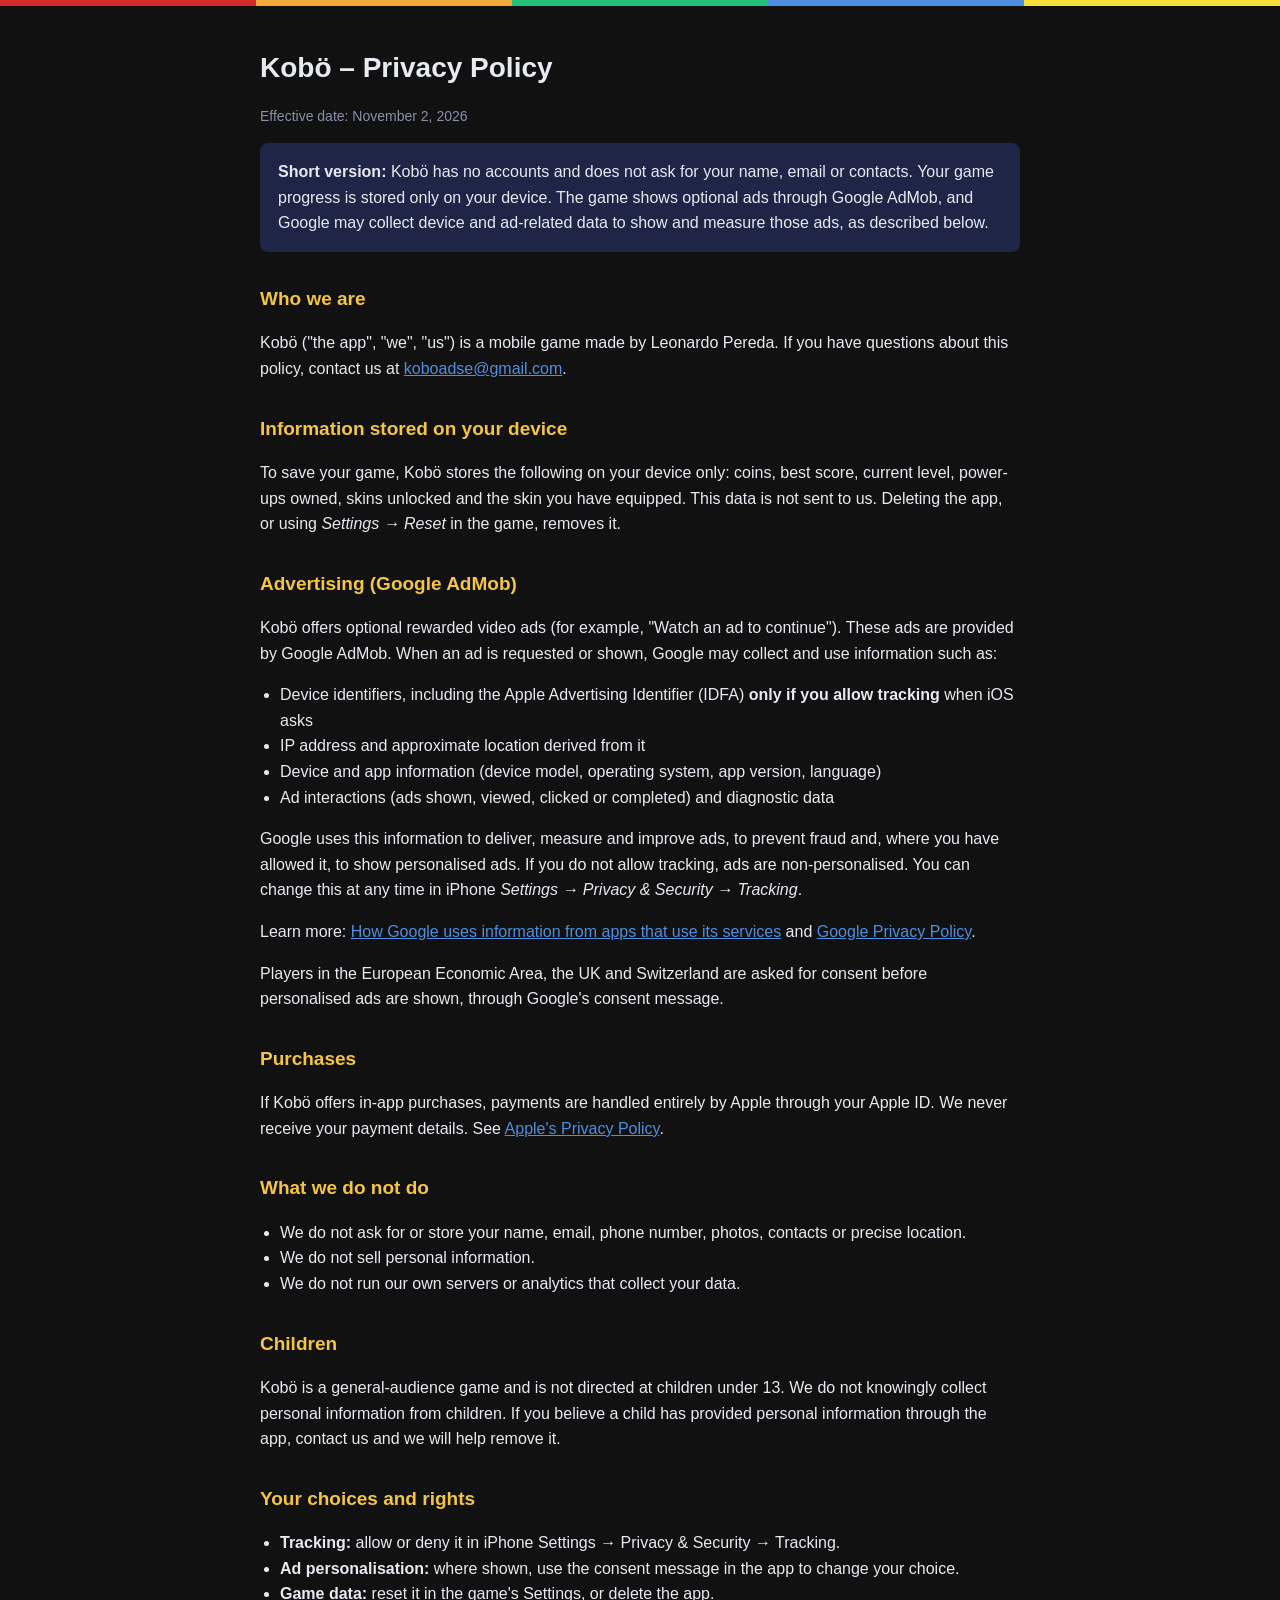
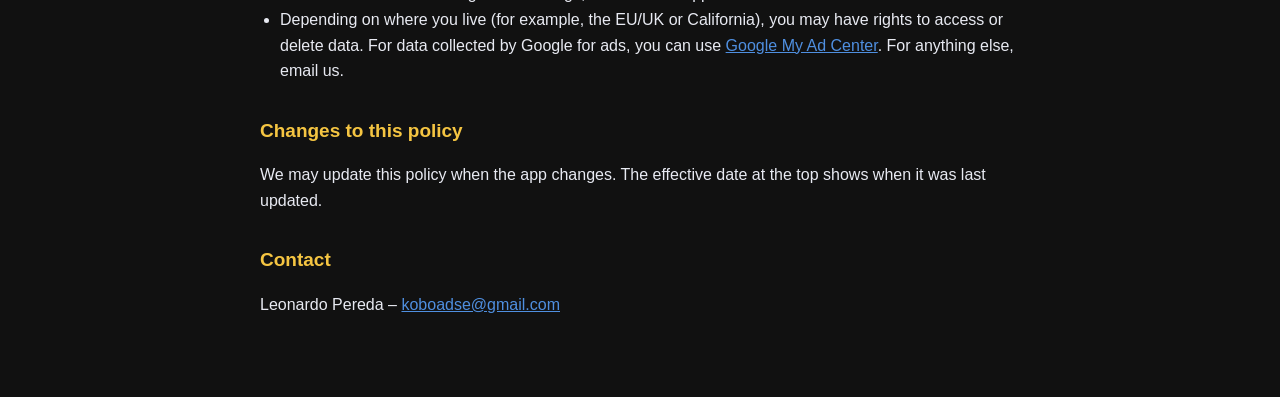
==== index.html @ af5d9ee3 "Add files via upload" ====
<!doctype html>
<html lang="en">
<head>
<meta charset="utf-8">
<meta name="viewport" content="width=device-width, initial-scale=1">
<title>Kobö – Privacy Policy</title>
<style>
  :root { --bg:#111111; --panel:#1E2547; --text:#E8EAF2; --muted:#8A90A8; --gold:#F5C542; --blue:#4F8FE0; }
  body { margin:0; background:var(--bg); color:var(--text); font:16px/1.6 -apple-system, BlinkMacSystemFont, "Segoe UI", Roboto, sans-serif; }
  main { max-width:760px; margin:0 auto; padding:32px 16px 64px; }
  .stripe { height:6px; background:linear-gradient(90deg,#D42A2A 0 20%,#F2A93B 20% 40%,#22C07A 40% 60%,#4F8FE0 60% 80%,#F7E03C 80%); }
  h1 { font-size:28px; margin:8px 0 4px; } h2 { font-size:19px; margin:32px 0 8px; color:var(--gold); }
  .muted { color:var(--muted); font-size:14px; }
  a { color:var(--blue); }
  .card { background:var(--panel); border-radius:8px; padding:16px 18px; margin:16px 0; }
  ul { padding-left:20px; }
</style>
</head>
<body>
<div class="stripe"></div>
<main>
  <h1>Kobö – Privacy Policy</h1>
  <p class="muted">Effective date: November 2, 2026</p>

  <div class="card">
    <strong>Short version:</strong> Kobö has no accounts and does not ask for your name, email or contacts. Your game progress is stored only on your device. The game shows optional ads through Google AdMob, and Google may collect device and ad-related data to show and measure those ads, as described below.
  </div>

  <h2>Who we are</h2>
  <p>Kobö ("the app", "we", "us") is a mobile game made by Leonardo Pereda. If you have questions about this policy, contact us at <a href="mailto:[CONTACT EMAIL]">koboadse@gmail.com</a>.</p>

  <h2>Information stored on your device</h2>
  <p>To save your game, Kobö stores the following on your device only: coins, best score, current level, power-ups owned, skins unlocked and the skin you have equipped. This data is not sent to us. Deleting the app, or using <em>Settings → Reset</em> in the game, removes it.</p>

  <h2>Advertising (Google AdMob)</h2>
  <p>Kobö offers optional rewarded video ads (for example, "Watch an ad to continue"). These ads are provided by Google AdMob. When an ad is requested or shown, Google may collect and use information such as:</p>
  <ul>
    <li>Device identifiers, including the Apple Advertising Identifier (IDFA) <strong>only if you allow tracking</strong> when iOS asks</li>
    <li>IP address and approximate location derived from it</li>
    <li>Device and app information (device model, operating system, app version, language)</li>
    <li>Ad interactions (ads shown, viewed, clicked or completed) and diagnostic data</li>
  </ul>
  <p>Google uses this information to deliver, measure and improve ads, to prevent fraud and, where you have allowed it, to show personalised ads. If you do not allow tracking, ads are non-personalised. You can change this at any time in iPhone <em>Settings → Privacy &amp; Security → Tracking</em>.</p>
  <p>Learn more: <a href="https://policies.google.com/technologies/partner-sites">How Google uses information from apps that use its services</a> and <a href="https://policies.google.com/privacy">Google Privacy Policy</a>.</p>
  <p>Players in the European Economic Area, the UK and Switzerland are asked for consent before personalised ads are shown, through Google's consent message.</p>

  <h2>Purchases</h2>
  <p>If Kobö offers in-app purchases, payments are handled entirely by Apple through your Apple ID. We never receive your payment details. See <a href="https://www.apple.com/legal/privacy/">Apple's Privacy Policy</a>.</p>

  <h2>What we do not do</h2>
  <ul>
    <li>We do not ask for or store your name, email, phone number, photos, contacts or precise location.</li>
    <li>We do not sell personal information.</li>
    <li>We do not run our own servers or analytics that collect your data.</li>
  </ul>

  <h2>Children</h2>
  <p>Kobö is a general-audience game and is not directed at children under 13. We do not knowingly collect personal information from children. If you believe a child has provided personal information through the app, contact us and we will help remove it.</p>

  <h2>Your choices and rights</h2>
  <ul>
    <li><strong>Tracking:</strong> allow or deny it in iPhone Settings → Privacy &amp; Security → Tracking.</li>
    <li><strong>Ad personalisation:</strong> where shown, use the consent message in the app to change your choice.</li>
    <li><strong>Game data:</strong> reset it in the game's Settings, or delete the app.</li>
    <li>Depending on where you live (for example, the EU/UK or California), you may have rights to access or delete data. For data collected by Google for ads, you can use <a href="https://myadcenter.google.com/">Google My Ad Center</a>. For anything else, email us.</li>
  </ul>

  <h2>Changes to this policy</h2>
  <p>We may update this policy when the app changes. The effective date at the top shows when it was last updated.</p>

  <h2>Contact</h2>
  <p>Leonardo Pereda – <a href="mailto:[CONTACT EMAIL]">koboadse@gmail.com</a></p>
</main>
</body>
</html>
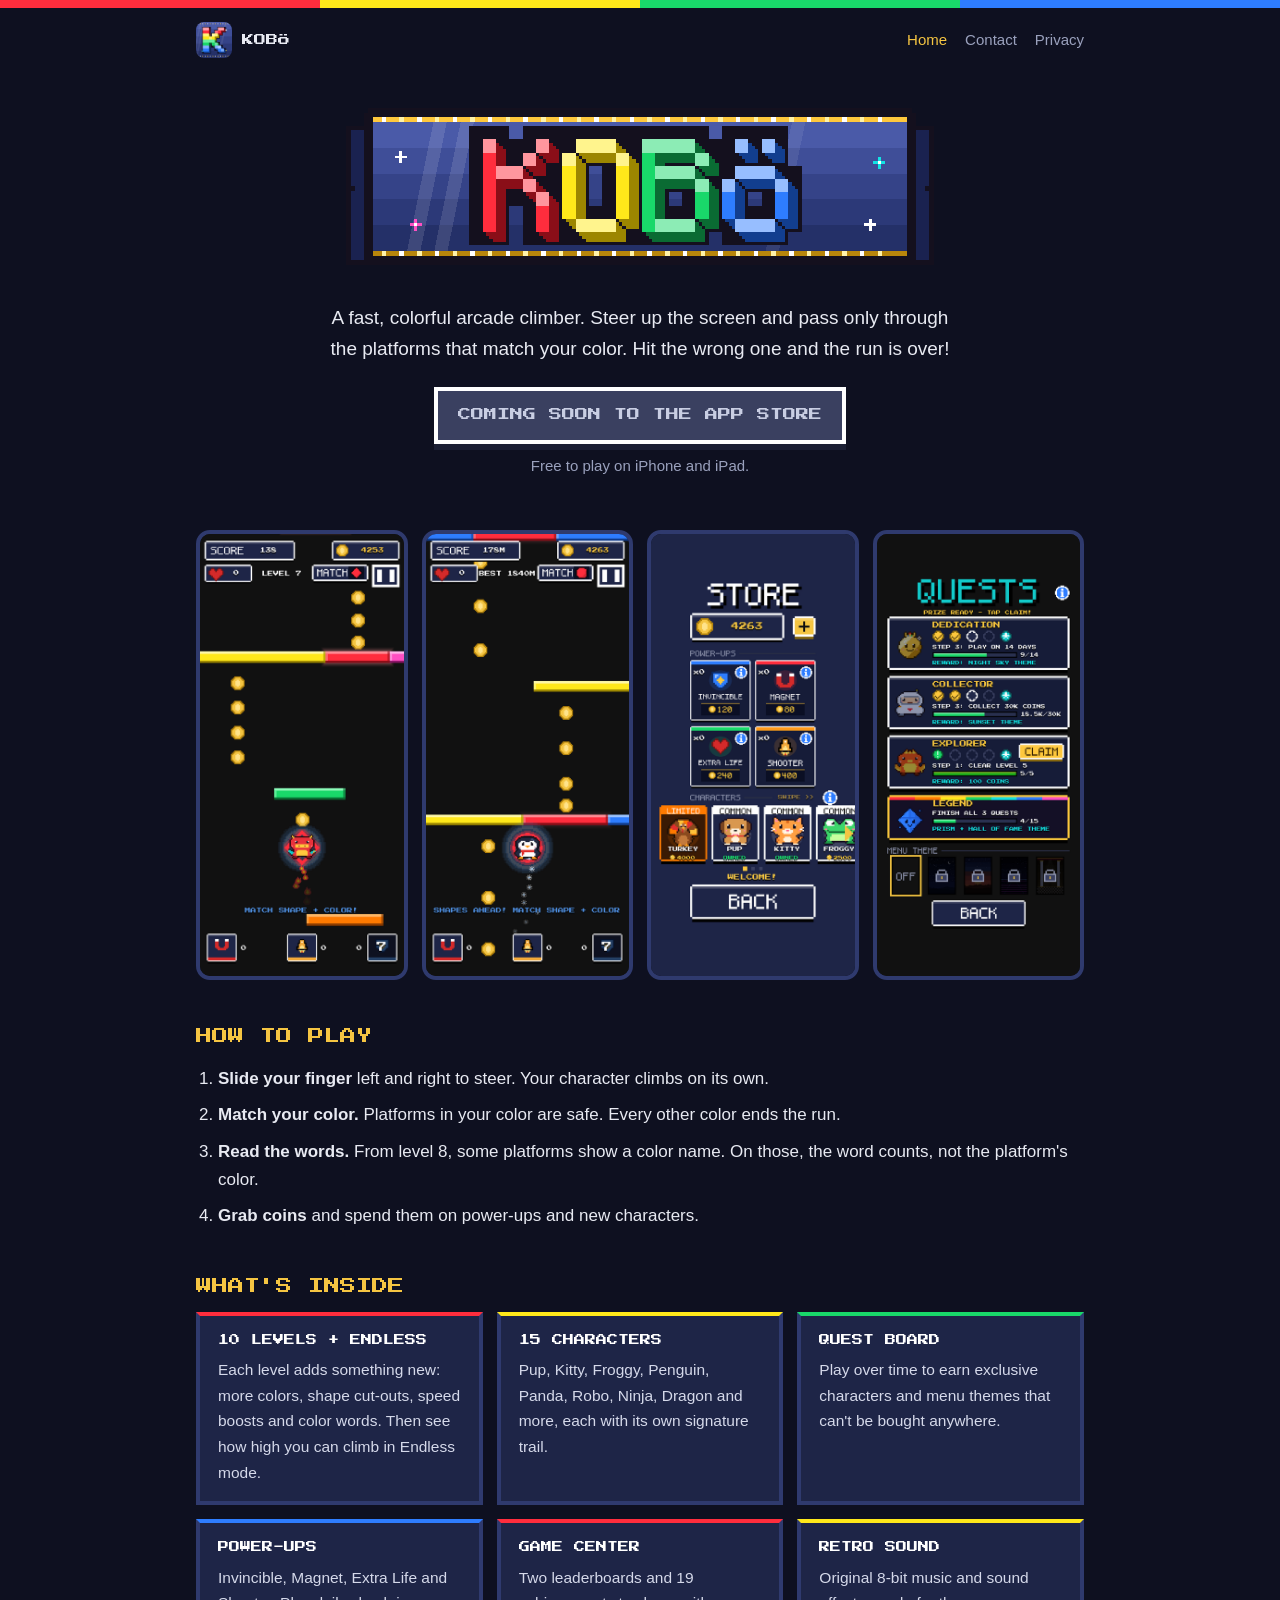
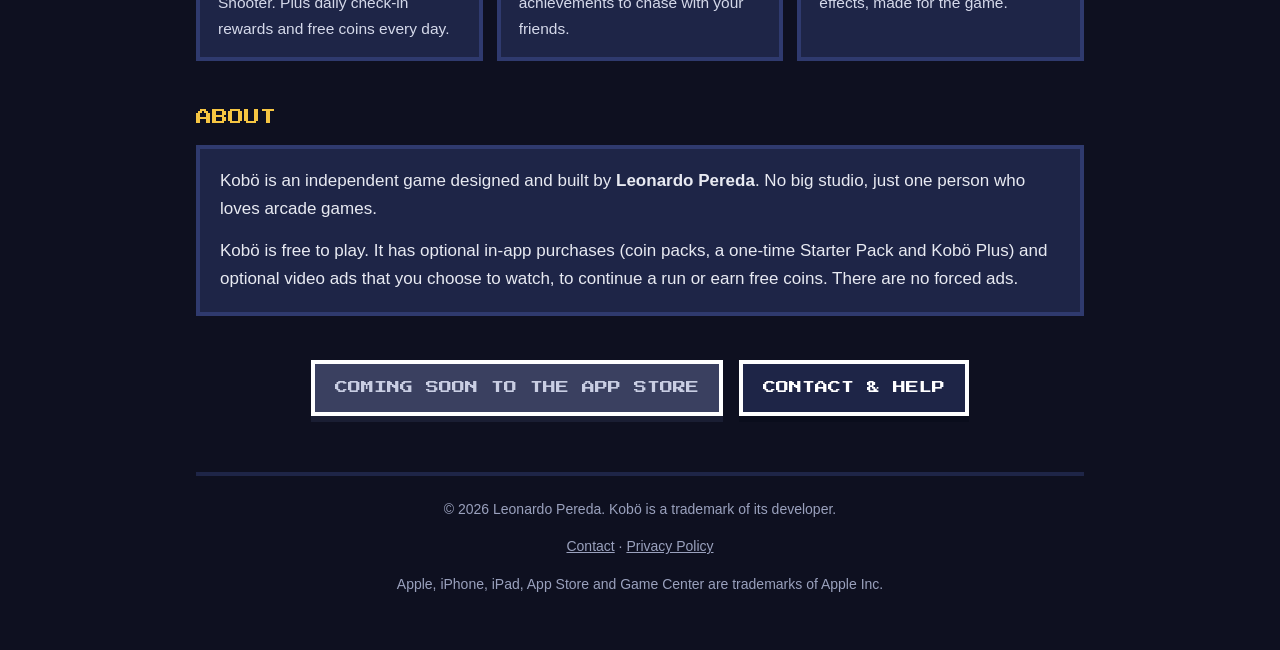
==== commit f8d1f589: "Add files via upload" ====
--- a/index.html
+++ b/index.html
@@ -3,73 +3,82 @@
 <head>
 <meta charset="utf-8">
 <meta name="viewport" content="width=device-width, initial-scale=1">
-<title>Kobö – Privacy Policy</title>
-<style>
-  :root { --bg:#111111; --panel:#1E2547; --text:#E8EAF2; --muted:#8A90A8; --gold:#F5C542; --blue:#4F8FE0; }
-  body { margin:0; background:var(--bg); color:var(--text); font:16px/1.6 -apple-system, BlinkMacSystemFont, "Segoe UI", Roboto, sans-serif; }
-  main { max-width:760px; margin:0 auto; padding:32px 16px 64px; }
-  .stripe { height:6px; background:linear-gradient(90deg,#D42A2A 0 20%,#F2A93B 20% 40%,#22C07A 40% 60%,#4F8FE0 60% 80%,#F7E03C 80%); }
-  h1 { font-size:28px; margin:8px 0 4px; } h2 { font-size:19px; margin:32px 0 8px; color:var(--gold); }
-  .muted { color:var(--muted); font-size:14px; }
-  a { color:var(--blue); }
-  .card { background:var(--panel); border-radius:8px; padding:16px 18px; margin:16px 0; }
-  ul { padding-left:20px; }
-</style>
+<title>Kobö: Match the Color. Keep Climbing</title>
+<meta name="description" content="Kobö is a fast, colorful retro arcade climber for iPhone and iPad. Match your color, dodge the rest, collect characters and climb as high as you can.">
+<meta property="og:title" content="Kobö: Match the Color. Keep Climbing">
+<meta property="og:description" content="A fast, colorful retro arcade climber for iPhone and iPad.">
+<meta property="og:image" content="https://kobogame.github.io/assets/icon-512.png">
+<link rel="icon" href="assets/favicon.png">
+<link rel="apple-touch-icon" href="assets/icon-180.png">
+<link rel="stylesheet" href="site.css">
 </head>
 <body>
 <div class="stripe"></div>
-<main>
-  <h1>Kobö – Privacy Policy</h1>
-  <p class="muted">Effective date: November 2, 2026</p>
+<div class="wrap">
+  <nav>
+    <a class="brand" href="./"><img src="assets/icon-180.png" alt="">KOBÖ</a>
+    <div class="links"><a href="./" aria-current="page">Home</a><a href="contact.html">Contact</a><a href="privacy.html">Privacy</a></div>
+  </nav>
 
-  <div class="card">
-    <strong>Short version:</strong> Kobö has no accounts and does not ask for your name, email or contacts. Your game progress is stored only on your device. The game shows optional ads through Google AdMob, and Google may collect device and ad-related data to show and measure those ads, as described below.
+  <header class="hero">
+    <img class="logo" src="assets/logo.png" width="1240" height="354" alt="Kobö">
+    <p class="tag">A fast, colorful arcade climber. Steer up the screen and pass only through the platforms that match your color. Hit the wrong one and the run is over!</p>
+    <div class="cta">
+      <a class="btn soon" data-appstore>COMING SOON TO THE APP STORE</a>
+    </div>
+    <p class="muted">Free to play on iPhone and iPad.</p>
+  </header>
+
+  <div class="shots">
+    <img src="assets/shot-play.png" width="440" height="956" alt="Kobö gameplay: a ball climbing through colored platforms" loading="lazy">
+    <img src="assets/shot-endless.png" width="440" height="956" alt="Endless mode" loading="lazy">
+    <img src="assets/shot-store.png" width="440" height="956" alt="The Store with collectible characters" loading="lazy">
+    <img src="assets/shot-quests.png" width="440" height="956" alt="The Quest Board" loading="lazy">
   </div>
 
-  <h2>Who we are</h2>
-  <p>Kobö ("the app", "we", "us") is a mobile game made by Leonardo Pereda. If you have questions about this policy, contact us at <a href="mailto:[CONTACT EMAIL]">koboadse@gmail.com</a>.</p>
+  <h2>HOW TO PLAY</h2>
+  <ol class="how">
+    <li><strong>Slide your finger</strong> left and right to steer. Your character climbs on its own.</li>
+    <li><strong>Match your color.</strong> Platforms in your color are safe. Every other color ends the run.</li>
+    <li><strong>Read the words.</strong> From level 8, some platforms show a color name. On those, the word counts, not the platform's color.</li>
+    <li><strong>Grab coins</strong> and spend them on power-ups and new characters.</li>
+  </ol>
 
-  <h2>Information stored on your device</h2>
-  <p>To save your game, Kobö stores the following on your device only: coins, best score, current level, power-ups owned, skins unlocked and the skin you have equipped. This data is not sent to us. Deleting the app, or using <em>Settings → Reset</em> in the game, removes it.</p>
+  <h2>WHAT'S INSIDE</h2>
+  <div class="cards">
+    <div class="card r"><h3>10 LEVELS + ENDLESS</h3><p>Each level adds something new: more colors, shape cut-outs, speed boosts and color words. Then see how high you can climb in Endless mode.</p></div>
+    <div class="card y"><h3>15 CHARACTERS</h3><p>Pup, Kitty, Froggy, Penguin, Panda, Robo, Ninja, Dragon and more, each with its own signature trail.</p></div>
+    <div class="card g"><h3>QUEST BOARD</h3><p>Play over time to earn exclusive characters and menu themes that can't be bought anywhere.</p></div>
+    <div class="card b"><h3>POWER-UPS</h3><p>Invincible, Magnet, Extra Life and Shooter. Plus daily check-in rewards and free coins every day.</p></div>
+    <div class="card r"><h3>GAME CENTER</h3><p>Two leaderboards and 19 achievements to chase with your friends.</p></div>
+    <div class="card y"><h3>RETRO SOUND</h3><p>Original 8-bit music and sound effects, made for the game.</p></div>
+  </div>
 
-  <h2>Advertising (Google AdMob)</h2>
-  <p>Kobö offers optional rewarded video ads (for example, "Watch an ad to continue"). These ads are provided by Google AdMob. When an ad is requested or shown, Google may collect and use information such as:</p>
-  <ul>
-    <li>Device identifiers, including the Apple Advertising Identifier (IDFA) <strong>only if you allow tracking</strong> when iOS asks</li>
-    <li>IP address and approximate location derived from it</li>
-    <li>Device and app information (device model, operating system, app version, language)</li>
-    <li>Ad interactions (ads shown, viewed, clicked or completed) and diagnostic data</li>
-  </ul>
-  <p>Google uses this information to deliver, measure and improve ads, to prevent fraud and, where you have allowed it, to show personalised ads. If you do not allow tracking, ads are non-personalised. You can change this at any time in iPhone <em>Settings → Privacy &amp; Security → Tracking</em>.</p>
-  <p>Learn more: <a href="https://policies.google.com/technologies/partner-sites">How Google uses information from apps that use its services</a> and <a href="https://policies.google.com/privacy">Google Privacy Policy</a>.</p>
-  <p>Players in the European Economic Area, the UK and Switzerland are asked for consent before personalised ads are shown, through Google's consent message.</p>
+  <h2>ABOUT</h2>
+  <div class="panel">
+    <p>Kobö is an independent game designed and built by <strong>Leonardo Pereda</strong>. No big studio, just one person who loves arcade games.</p>
+    <p style="margin:0">Kobö is free to play. It has optional in-app purchases (coin packs, a one-time Starter Pack and Kobö Plus) and optional video ads that you choose to watch, to continue a run or earn free coins. There are no forced ads.</p>
+  </div>
 
-  <h2>Purchases</h2>
-  <p>If Kobö offers in-app purchases, payments are handled entirely by Apple through your Apple ID. We never receive your payment details. See <a href="https://www.apple.com/legal/privacy/">Apple's Privacy Policy</a>.</p>
+  <section data-donate-section hidden>
+    <h2>SUPPORT THE GAME</h2>
+    <div class="panel center">
+      <p>Enjoying Kobö? A small tip helps pay for new levels, characters and music. It's completely optional and doesn't unlock anything in the game.</p>
+      <a class="btn" data-donate href="#" rel="noopener">TIP THE DEVELOPER</a>
+    </div>
+  </section>
 
-  <h2>What we do not do</h2>
-  <ul>
-    <li>We do not ask for or store your name, email, phone number, photos, contacts or precise location.</li>
-    <li>We do not sell personal information.</li>
-    <li>We do not run our own servers or analytics that collect your data.</li>
-  </ul>
+  <div class="cta" style="margin-top:44px">
+    <a class="btn soon" data-appstore>COMING SOON TO THE APP STORE</a>
+    <a class="btn navy" href="contact.html">CONTACT &amp; HELP</a>
+  </div>
 
-  <h2>Children</h2>
-  <p>Kobö is a general-audience game and is not directed at children under 13. We do not knowingly collect personal information from children. If you believe a child has provided personal information through the app, contact us and we will help remove it.</p>
-
-  <h2>Your choices and rights</h2>
-  <ul>
-    <li><strong>Tracking:</strong> allow or deny it in iPhone Settings → Privacy &amp; Security → Tracking.</li>
-    <li><strong>Ad personalisation:</strong> where shown, use the consent message in the app to change your choice.</li>
-    <li><strong>Game data:</strong> reset it in the game's Settings, or delete the app.</li>
-    <li>Depending on where you live (for example, the EU/UK or California), you may have rights to access or delete data. For data collected by Google for ads, you can use <a href="https://myadcenter.google.com/">Google My Ad Center</a>. For anything else, email us.</li>
-  </ul>
-
-  <h2>Changes to this policy</h2>
-  <p>We may update this policy when the app changes. The effective date at the top shows when it was last updated.</p>
-
-  <h2>Contact</h2>
-  <p>Leonardo Pereda – <a href="mailto:[CONTACT EMAIL]">koboadse@gmail.com</a></p>
-</main>
+  <footer>
+    <p>© 2026 Leonardo Pereda. Kobö is a trademark of its developer.</p>
+    <p><a href="contact.html">Contact</a> · <a href="privacy.html">Privacy Policy</a></p>
+    <p>Apple, iPhone, iPad, App Store and Game Center are trademarks of Apple Inc.</p>
+  </footer>
+</div>
+<script src="site.js"></script>
 </body>
 </html>
--- a/site.css
+++ b/site.css
@@ -0,0 +1,49 @@
+/* Kobö website: shared styles. Colours come from the game (navy banner, rainbow letters, gold coins). */
+@font-face { font-family: "Press Start 2P"; src: url("assets/PressStart2P-Regular.ttf") format("truetype"); font-display: swap; }
+:root { --bg:#0E1020; --panel:#1E2547; --panel-edge:#2F3A6E; --text:#E8EAF2; --muted:#9AA1BD; --gold:#F5C542; --gold-dk:#8A6A10;
+        --red:#FF2D3D; --yellow:#FFE81A; --green:#19D86A; --blue:#2E7DFF; --ink:#111111; }
+* { box-sizing: border-box; }
+html { scroll-behavior: smooth; }
+body { margin:0; background:var(--bg); color:var(--text); font:17px/1.65 -apple-system, BlinkMacSystemFont, "Segoe UI", Roboto, Helvetica, Arial, sans-serif; }
+.stripe { height:8px; background:linear-gradient(90deg,var(--red) 0 25%,var(--yellow) 25% 50%,var(--green) 50% 75%,var(--blue) 75%); }
+.wrap { max-width:920px; margin:0 auto; padding:0 16px; }
+nav { display:flex; align-items:center; justify-content:space-between; gap:12px; padding:14px 0; flex-wrap:wrap; }
+nav .brand { display:flex; align-items:center; gap:10px; color:var(--text); text-decoration:none; font:12px "Press Start 2P", monospace; }
+nav .brand img { width:36px; height:36px; border-radius:8px; }
+nav .links { display:flex; gap:18px; flex-wrap:wrap; }
+nav .links a { color:var(--muted); text-decoration:none; font-size:15px; }
+nav .links a:hover, nav .links a[aria-current="page"] { color:var(--gold); }
+h1, h2, .px { font-family:"Press Start 2P", monospace; font-weight:400; line-height:1.5; }
+h1 { font-size:clamp(18px, 4.2vw, 28px); margin:0 0 14px; }
+h2 { font-size:clamp(13px, 3vw, 16px); color:var(--gold); margin:44px 0 14px; }
+p { margin:0 0 14px; }
+a { color:#7FB0FF; }
+.muted { color:var(--muted); font-size:15px; }
+.hero { text-align:center; padding:26px 0 8px; }
+.hero .logo { width:min(620px, 100%); height:auto; image-rendering:pixelated; }
+.hero p.tag { font-size:19px; max-width:620px; margin:18px auto 22px; }
+.btn { display:inline-block; font:13px "Press Start 2P", monospace; text-decoration:none; line-height:1.6; padding:14px 20px; border:4px solid #fff; color:var(--ink);
+       background:var(--gold); box-shadow:0 6px 0 var(--gold-dk); transition:transform .06s, box-shadow .06s; }
+.btn:hover { transform:translateY(2px); box-shadow:0 4px 0 var(--gold-dk); }
+.btn:active { transform:translateY(6px); box-shadow:none; }
+.btn.red { background:var(--red); color:#fff; box-shadow:0 6px 0 #8A0E18; }
+.btn.navy { background:var(--panel); color:#fff; box-shadow:0 6px 0 #0A0D1C; }
+.btn.soon { background:#3A4060; color:#C9CEE3; box-shadow:0 6px 0 #1A1E33; cursor:default; }
+.btn.soon:hover, .btn.soon:active { transform:none; box-shadow:0 6px 0 #1A1E33; }
+.cta { display:flex; gap:16px; justify-content:center; flex-wrap:wrap; margin:6px 0 10px; }
+.shots { display:grid; grid-template-columns:repeat(4, 1fr); gap:14px; margin:30px 0 6px; }
+.shots img { width:100%; height:auto; border:4px solid var(--panel-edge); border-radius:14px; background:#000; }
+.cards { display:grid; grid-template-columns:repeat(auto-fit, minmax(250px, 1fr)); gap:14px; }
+.card { background:var(--panel); border:4px solid var(--panel-edge); padding:16px 18px; }
+.card h3 { font:11px/1.6 "Press Start 2P", monospace; margin:0 0 8px; color:#fff; }
+.card p { margin:0; font-size:15.5px; color:#D5D9EA; }
+.card.r { border-top-color:var(--red); } .card.y { border-top-color:var(--yellow); } .card.g { border-top-color:var(--green); } .card.b { border-top-color:var(--blue); }
+ol.how { padding-left:22px; } ol.how li { margin-bottom:8px; }
+.panel { background:var(--panel); border:4px solid var(--panel-edge); padding:18px 20px; margin:16px 0; }
+.center { text-align:center; }
+footer { margin-top:56px; padding:22px 0 40px; border-top:4px solid var(--panel); color:var(--muted); font-size:14px; text-align:center; }
+footer a { color:var(--muted); }
+dl.faq dt { font-weight:700; margin-top:16px; color:#fff; } dl.faq dd { margin:4px 0 0; color:#D5D9EA; }
+[hidden] { display:none !important; }
+@media (max-width:640px) { .shots { grid-template-columns:repeat(2, 1fr); } body { font-size:16px; } .btn { font-size:11px; } }
+@media (prefers-reduced-motion: reduce) { html { scroll-behavior:auto; } .btn { transition:none; } }
